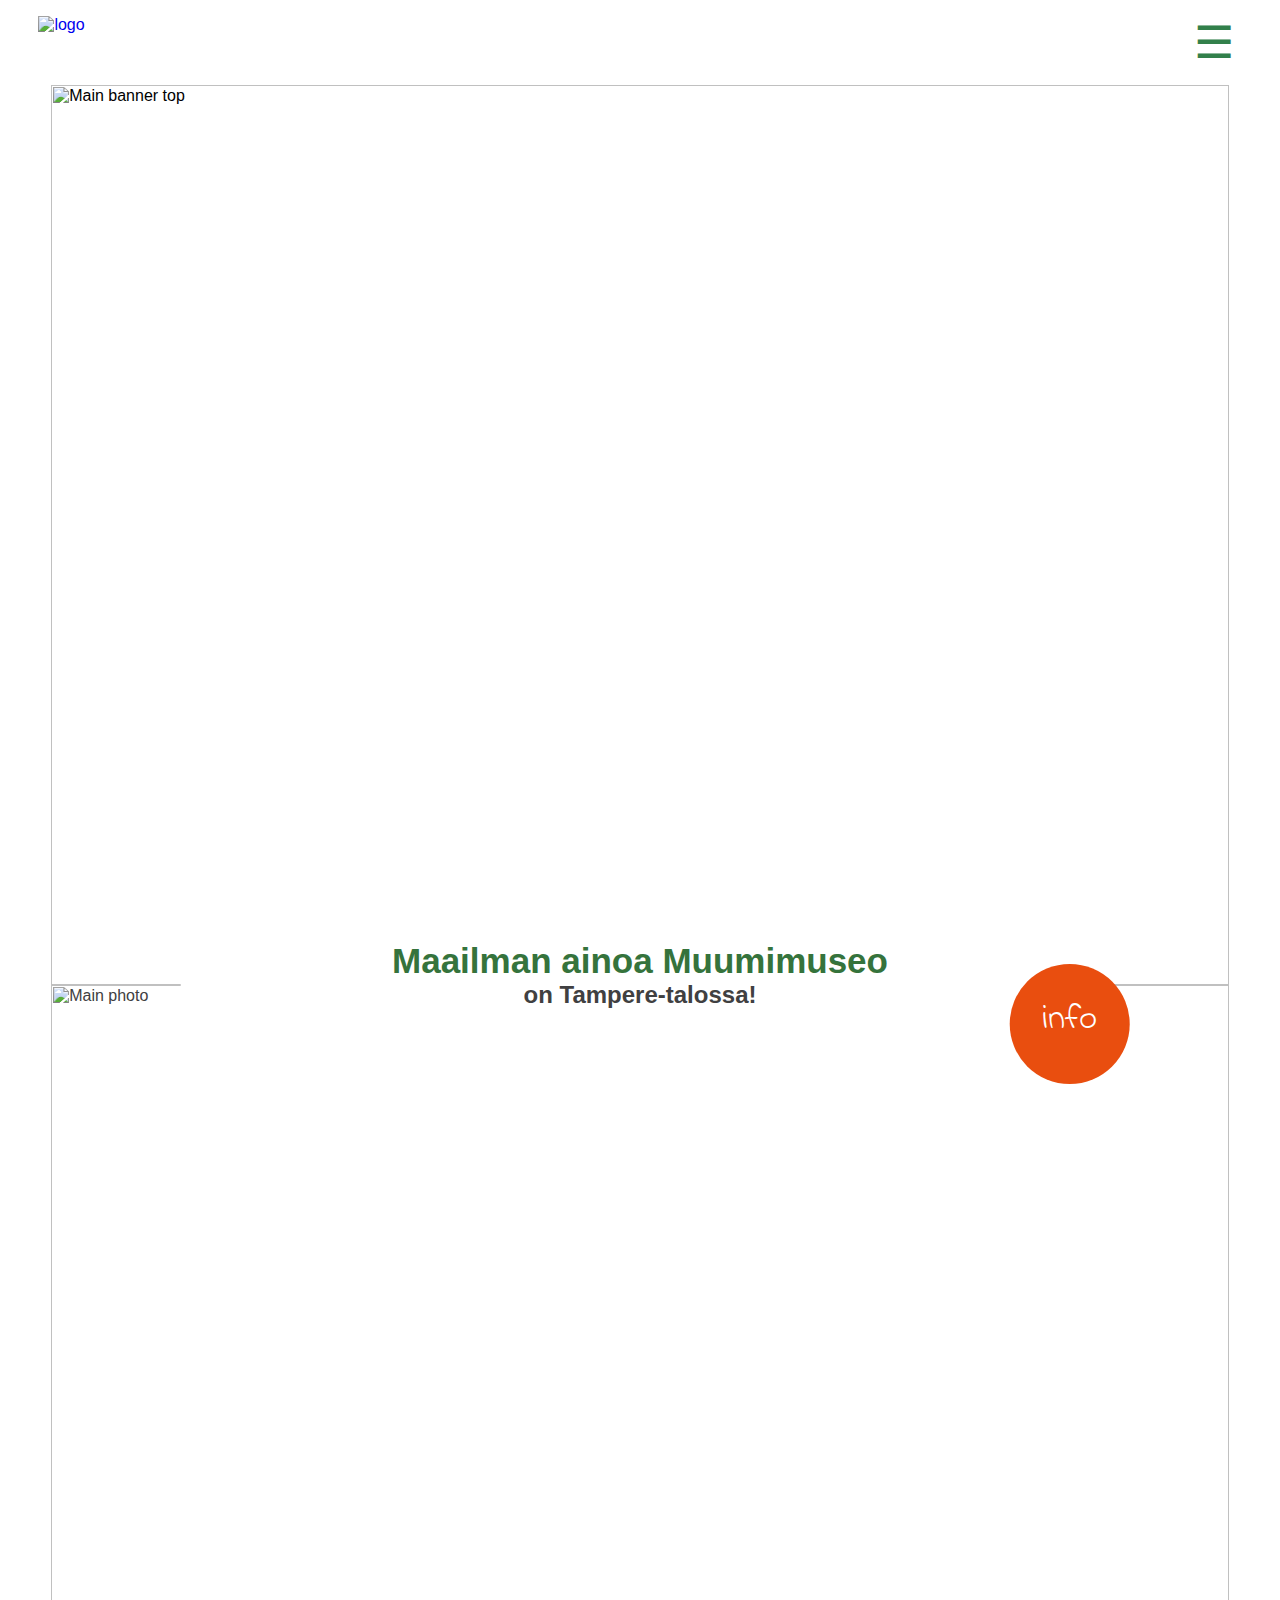
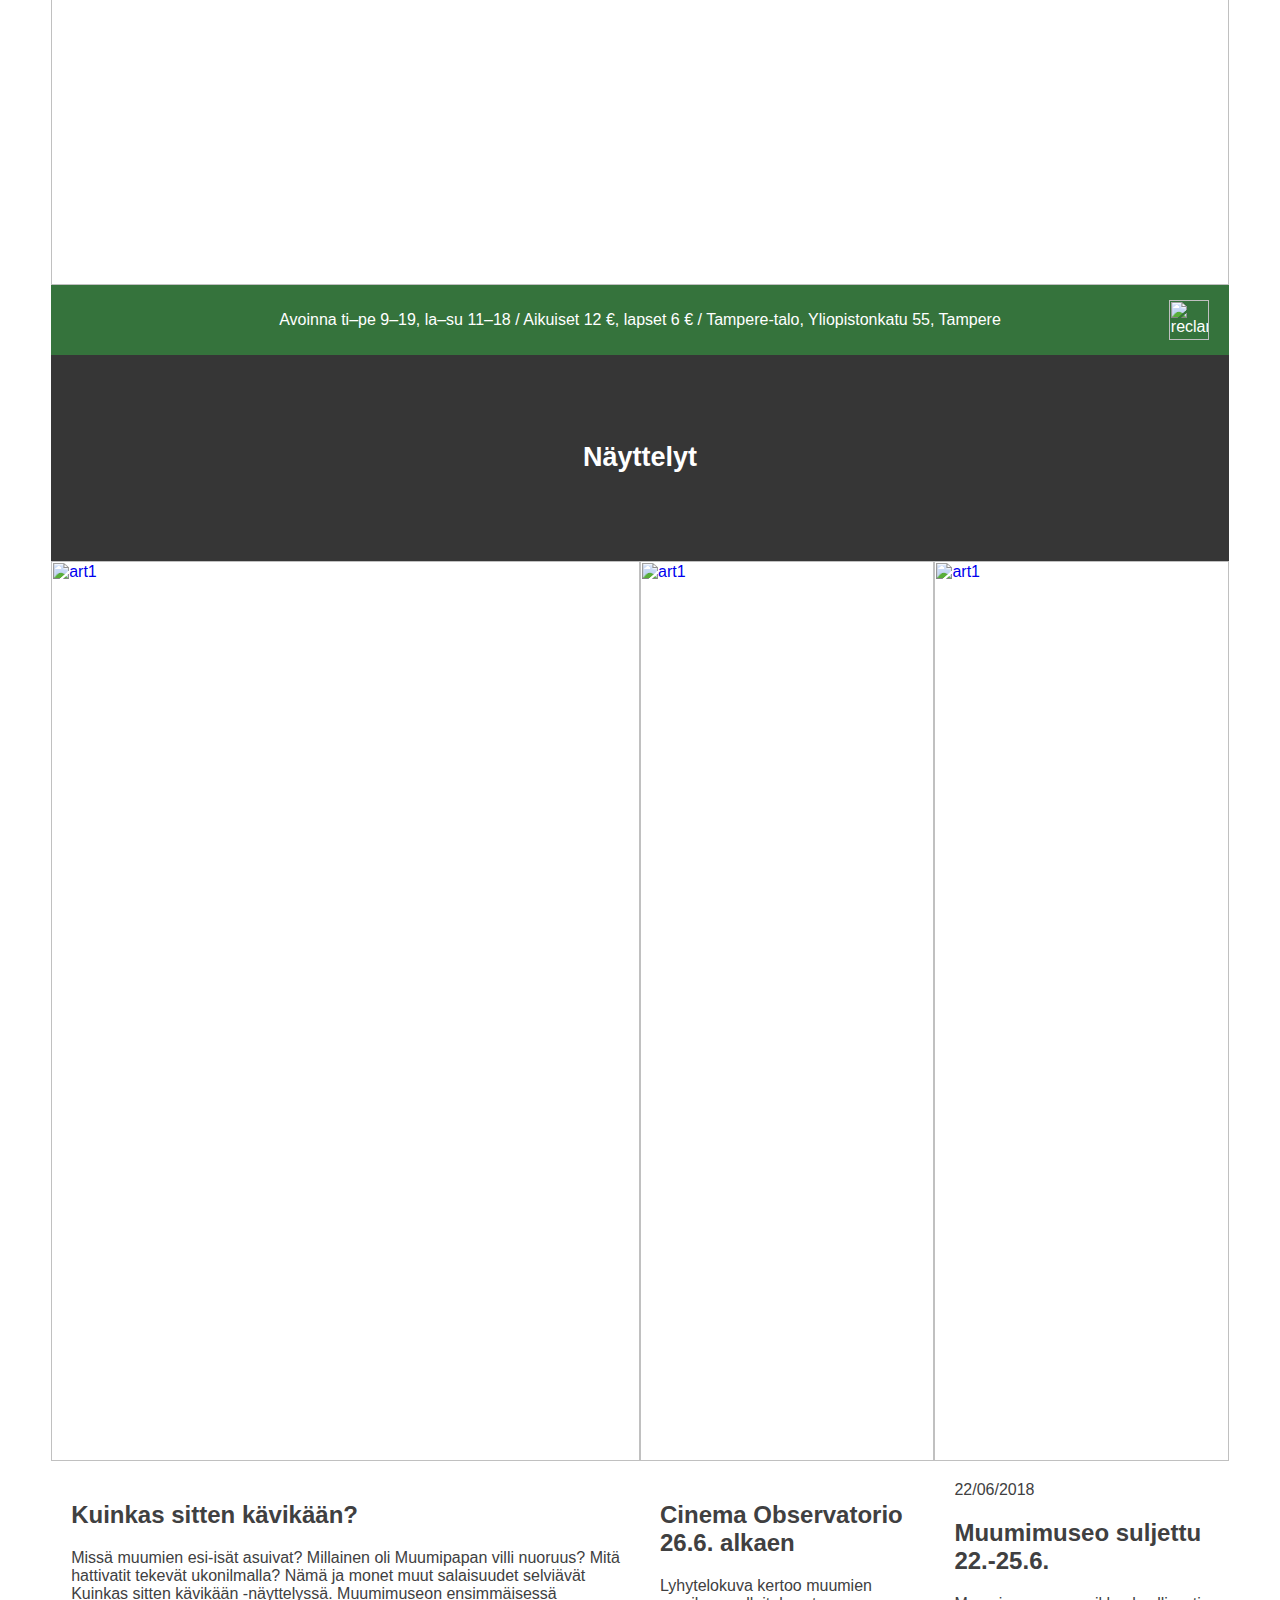
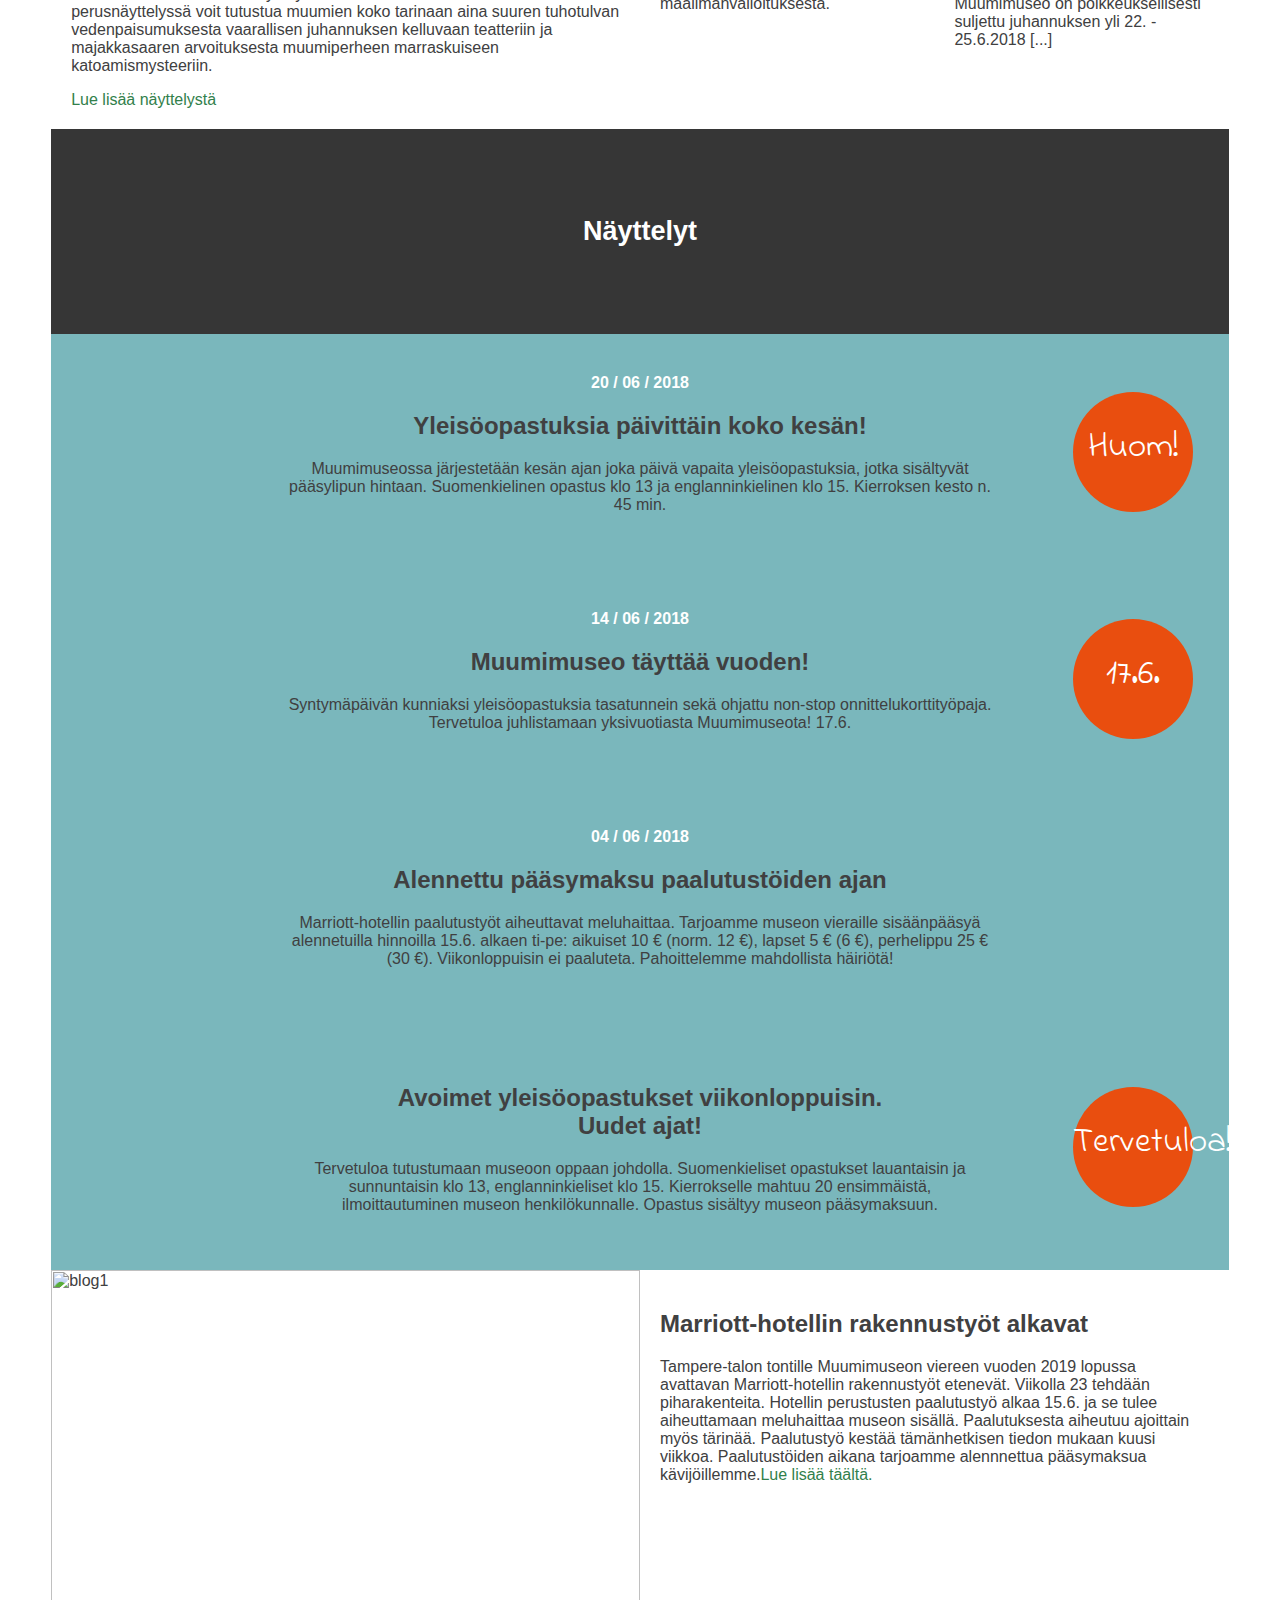
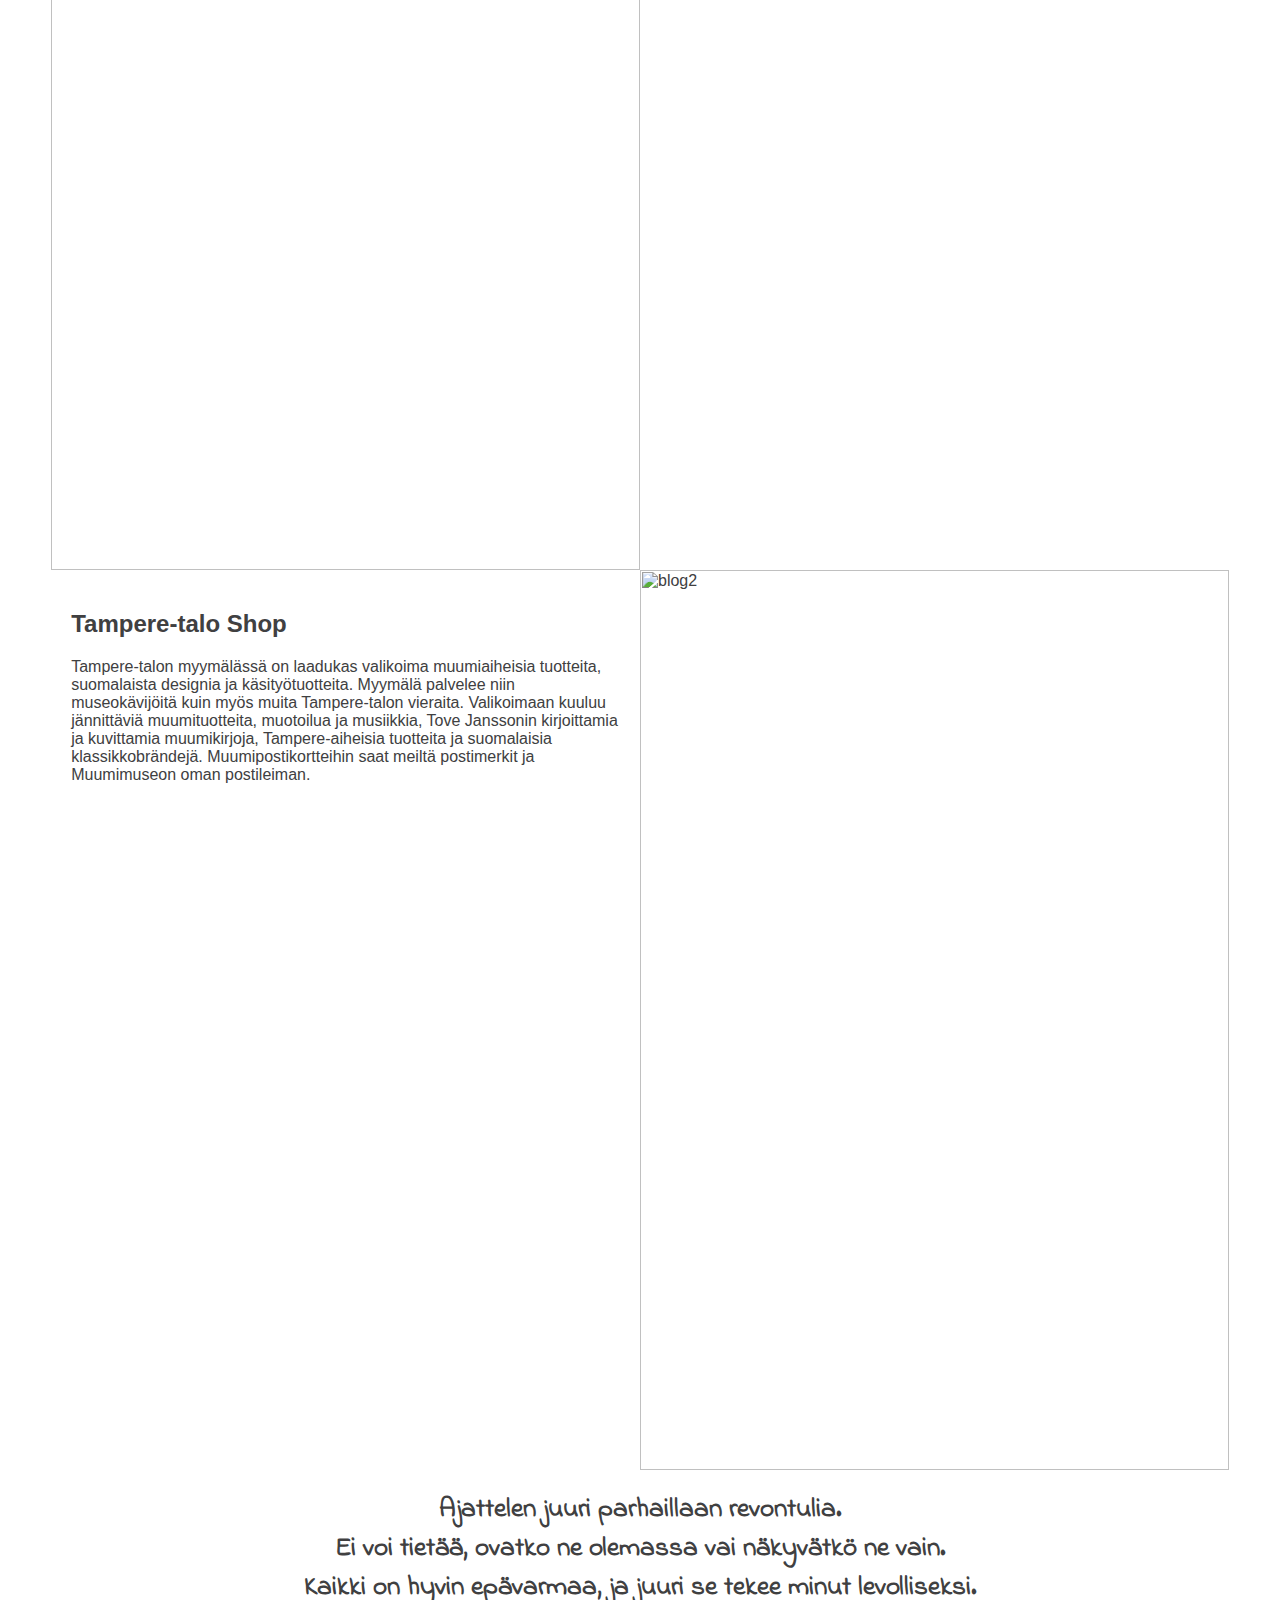
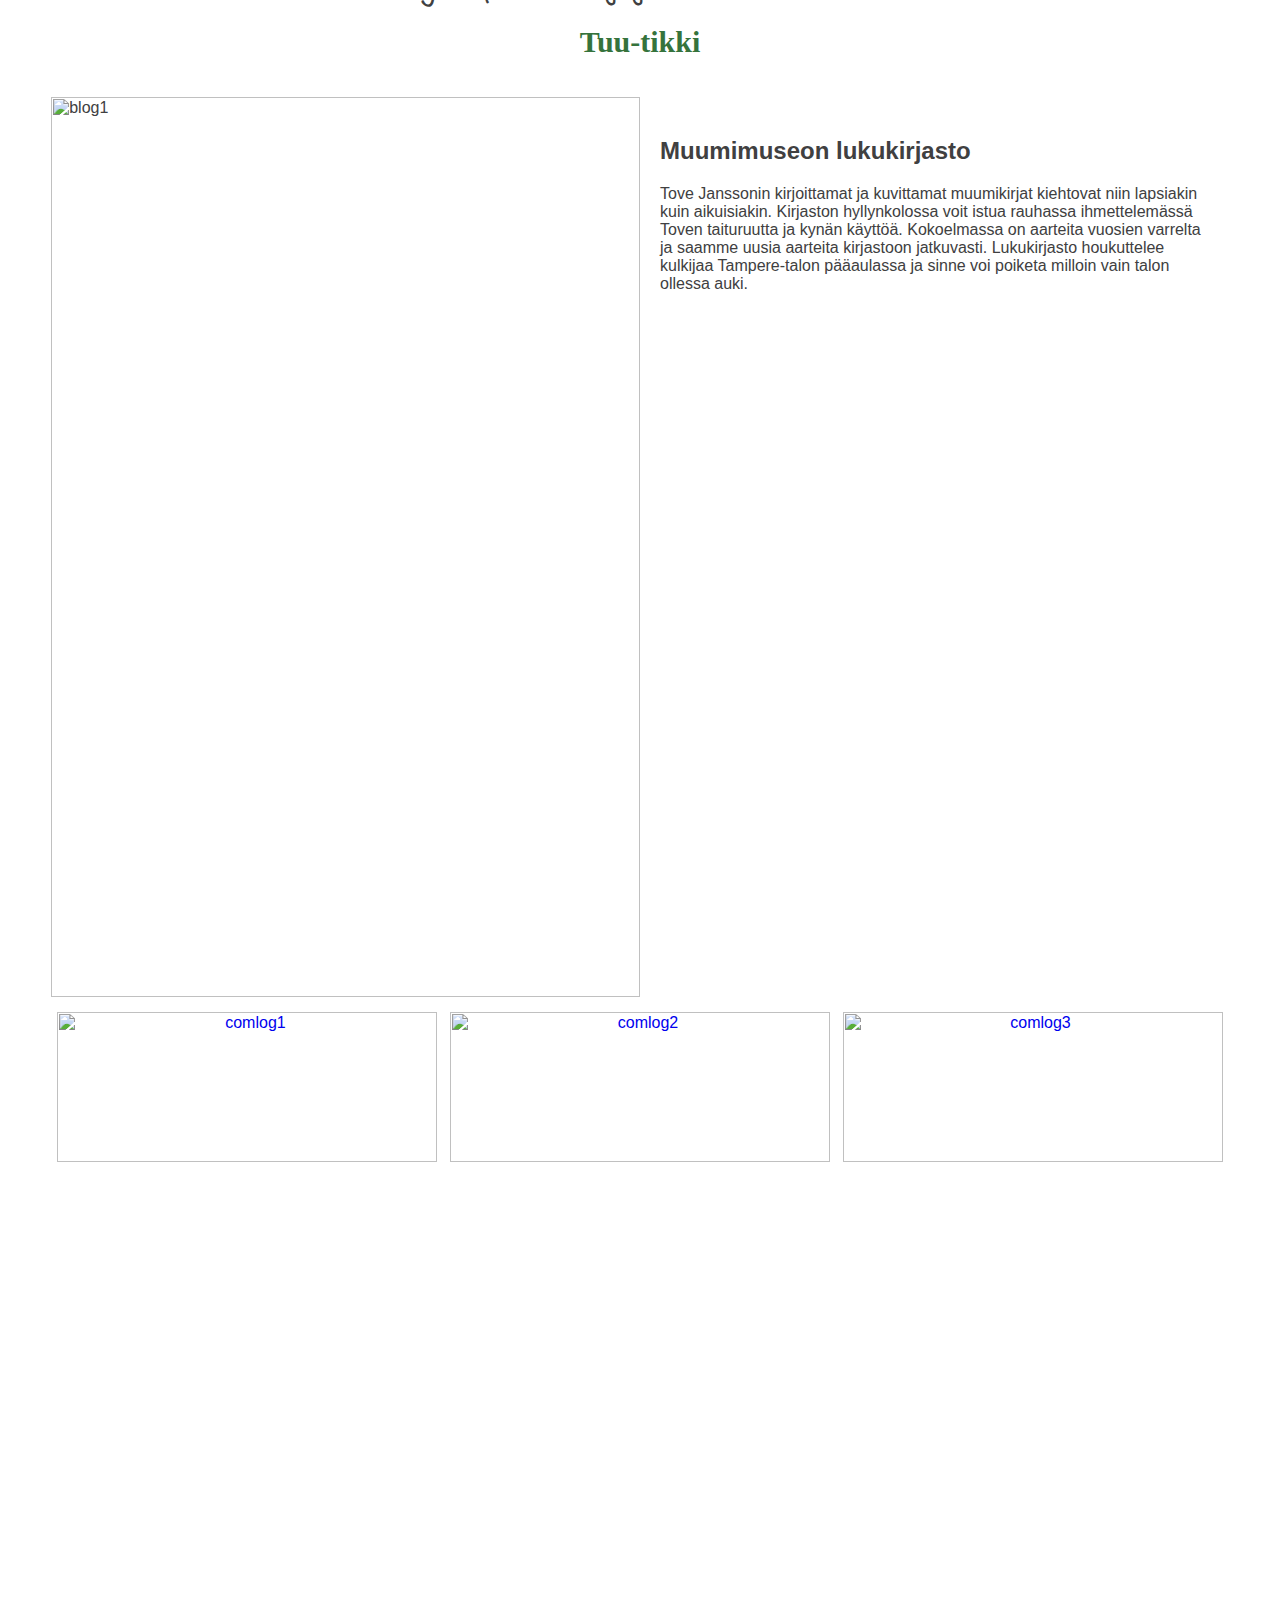
==== week3/index.html @ 7bb7ca09 "Add files via upload" ====
<!DOCTYPE>
<html>
<head>
<link href='https://fonts.googleapis.com/css?family=Indie+Flower' rel='stylesheet' type='text/css'>
<link href='https://fonts.googleapis.com/css?family=Abel' rel='stylesheet' type='text/css'>
<link href='https://fonts.googleapis.com/css?family=Alfa Slab One' rel='stylesheet'>
<link rel="stylesheet" href="style.css">
<link rel="stylesheet" href="https://cdnjs.cloudflare.com/ajax/libs/font-awesome/4.7.0/css/font-awesome.min.css">

<title>My website</title>
<meta charset="utf-8">
<meta name="viewport" content="width=device-width, initial-scale=1.0">
</head>

<body>
    <header>
      <div id="siteLogo">
        <a href="#">
          <img src="images/logo-muumimuseo-fi.png" alt="logo" />
        </a>
      </div>
      <nav>
        <ul>
          <li></li>
        </ul>
        <a href="#" class="icon">&#9776;</a>
      </nav>
    </header>


    <main>
    <section id="mainBannerTop">
      <img src="images/m-131-web-v-1024x295.jpg" alt="Main banner top" />
    </section>
    <section id="mainBannerbottom">
      <div class="frontText">
        <h1>Maailman ainoa Muumimuseo</h1>
        <h2>on Tampere-talossa!</h2>
        <a href="#">
          <div class="circleOrange">info</div>
        </a>
      </div>
      <div class="mainPic">
        <img src="images/mv2.jpg" alt="Main photo" />
      </div>
      <!-- #######-->
      <div class="reclame">
        <p>Avoinna ti–pe 9–19, la–su 11–18 / Aikuiset 12 €, lapset 6 € / Tampere-talo, Yliopistonkatu 55, Tampere</p>
        <img src="images/museokortti_ikoni.jpg" alt="reclame" style="width: 40px; height: 40px;" />
      </div>
      <!---->
      <div class="eyesReclame">
        <div class="eyesRecCont"><a href="#"><h2>Näyttelyt</h2></a></div>
      </div>
      <!--####-->
      <!-- floats items -->
      <div class="articlesContainer">

        <div class="articleItem">
          <a href="#"><img src="images/m-155-web-v_285px.jpg" alt="art1" /></a>
          <div style="padding: 20px;">
          <h2>Kuinkas sitten kävikään?</h2>
          <p>Missä muumien esi-isät asuivat? Millainen oli Muumipapan villi nuoruus? 
            Mitä hattivatit tekevät ukonilmalla? Nämä ja monet muut salaisuudet selviävät Kuinkas sitten kävikään -näyttelyssä.

              Muumimuseon ensimmäisessä perusnäyttelyssä voit tutustua muumien koko tarinaan aina suuren tuhotulvan vedenpaisumuksesta 
              vaarallisen juhannuksen kelluvaan teatteriin ja majakkasaaren arvoituksesta muumiperheen marraskuiseen katoamismysteeriin.</p>
              <a href="#" class="linkType">Lue lisää näyttelystä</a>
            </div>
        </div>


        <div class="articleItem">
            <a href="#"><img src="images/A7A5937-285px.jpg" alt="art1" /></a>
            <div style="padding: 20px;">
            <h2>Cinema Observatorio 26.6. alkaen</h2>
            <p>Lyhytelokuva kertoo muumien maailmanvalloituksesta.</p>
            </div>
        </div>


        <div class="articleItem">
            <a href="#"><img src="images/A7A5934-260x260.jpg" alt="art1" /></a>
            <div style="padding: 20px;">
              <span>22/06/2018</span>
              <h2>Muumimuseo suljettu 22.-25.6.</h2>
            <p>Muumimuseo on poikkeuksellisesti suljettu juhannuksen yli 22. - 25.6.2018 [...]</p>
            </div>
        </div>

      </div>
      <!---->
      <!---->
      <div class="eyesReclame">
        <div class="eyesRecCont"><a href="#"><h2>Näyttelyt</h2></a></div>
      </div>
      <!--####-->
      <div class="adsContainer">


        <div class="adItem">
          <a href="#">
            <span class="adDate">20 / 06 / 2018</span>
            <h2>Yleisöopastuksia päivittäin koko kesän!</h2>
            <p>Muumimuseossa järjestetään kesän ajan joka päivä vapaita yleisöopastuksia, jotka sisältyvät pääsylipun hintaan.
              Suomenkielinen opastus klo 13 ja englanninkielinen klo 15. Kierroksen kesto n. 45 min.
            </p>
          </a>
          <div class="circleOrange">Huom!</div>
        </div>



        <div class="adItem">
            <a href="#">
              <span class="adDate">14 / 06 / 2018</span>
              <h2>Muumimuseo täyttää vuoden!</h2>
              <p>Syntymäpäivän kunniaksi yleisöopastuksia tasatunnein sekä ohjattu non-stop onnittelukorttityöpaja. Tervetuloa juhlistamaan yksivuotiasta Muumimuseota!
                17.6.
              </p>
            </a>
            <div class="circleOrange">17.6.</div>
        </div>


        <div class="adItem">
            <a href="#">
              <span class="adDate">04 / 06 / 2018</span>
              <h2>Alennettu pääsymaksu paalutustöiden ajan</h2>
              <p>Marriott-hotellin paalutustyöt aiheuttavat meluhaittaa. Tarjoamme museon vieraille sisäänpääsyä
                   alennetuilla hinnoilla 15.6. alkaen ti-pe: aikuiset 10 € (norm. 12 €), lapset 5 € (6 €), perhelippu 25 € (30 €).
                   Viikonloppuisin ei paaluteta. Pahoittelemme mahdollista häiriötä!
              </p>
            </a>
        </div>


        <div class="adItem">
            <a href="#">
              <h2>Avoimet yleisöopastukset viikonloppuisin.<br/ >Uudet ajat!</h2>
              <p> Tervetuloa tutustumaan museoon oppaan johdolla. Suomenkieliset opastukset
                   lauantaisin ja sunnuntaisin klo 13, englanninkieliset klo 15.
                   Kierrokselle mahtuu 20 ensimmäistä, ilmoittautuminen museon henkilökunnalle. Opastus sisältyy museon pääsymaksuun.
              </p>
            </a>
            <div class="circleOrange">Tervetuloa!</div>
        </div>

      </div>
      <!--&&&&&&&-->
      <!---->
      <div class="blogLtr">
        <div class="ltrImg"><img src="images/Asemakaava-1024x655.png" class="ltrImg" alt="blog1" /></div>
        <div class="blogTxt">
          <h2>Marriott-hotellin rakennustyöt alkavat</h2>
          <p>Tampere-talon tontille Muumimuseon viereen vuoden 2019 lopussa avattavan Marriott-hotellin rakennustyöt etenevät. 
            Viikolla 23 tehdään piharakenteita. Hotellin perustusten paalutustyö alkaa 15.6. ja se tulee aiheuttamaan meluhaittaa museon 
            sisällä. Paalutuksesta aiheutuu ajoittain myös tärinää. Paalutustyö kestää tämänhetkisen tiedon mukaan kuusi viikkoa. 
            Paalutustöiden aikana tarjoamme alennnettua pääsymaksua kävijöillemme.<a href="#" class="linkType">Lue lisää täältä.</a></p>
        </div>
      </div>


      <div class="blogRtl">
          <div class="blogTxt">
            <h2>Tampere-talo Shop</h2>
            <p>Tampere-talon myymälässä on laadukas valikoima muumiaiheisia tuotteita, 
              suomalaista designia ja käsityötuotteita. Myymälä palvelee niin museokävijöitä kuin myös muita Tampere-talon vieraita. 
              Valikoimaan kuuluu jännittäviä muumituotteita, muotoilua ja musiikkia, Tove Janssonin kirjoittamia ja kuvittamia muumikirjoja, 
              Tampere-aiheisia tuotteita ja suomalaisia klassikkobrändejä. Muumipostikortteihin saat meiltä postimerkit ja 
              Muumimuseon oman postileiman.</p>
          </div>
          <div class="rtlImg"><img src="images/Kuvagalleria-5.jpg" alt="blog2" /></div>
      </div>

      <div class="niceTxtAd">
          <p>Ajattelen juuri parhaillaan revontulia.</p>
          <p>Ei voi tietää, ovatko ne olemassa vai näkyvätkö ne vain.</p>
          <p>Kaikki on hyvin epävarmaa, ja juuri se tekee minut levolliseksi.</p>
          <span>Tuu-tikki</span>
      </div>


      <div class="blogLtr">
        <div class="ltrImg"><img src="images/Lukikirjasto-1.jpg" alt="blog1" /></div>
          <div class="blogTxt">
            <h2>Muumimuseon lukukirjasto</h2>
            <p>Tove Janssonin kirjoittamat ja kuvittamat muumikirjat kiehtovat niin lapsiakin kuin aikuisiakin. 
              Kirjaston hyllynkolossa voit istua rauhassa ihmettelemässä Toven taituruutta ja kynän käyttöä. 
              Kokoelmassa on aarteita vuosien varrelta ja saamme uusia aarteita kirjastoon jatkuvasti. 
              Lukukirjasto houkuttelee kulkijaa Tampere-talon pääaulassa ja sinne voi poiketa milloin vain talon ollessa auki.</p>
          </div>
      </div>
      <!---->
      <!-- 888888888888888 --><!-- 888888888888888 -->
      <!-- 888888888888888 --><!-- 888888888888888 -->
      <section id="companiesLogos" style="text-align: center;">
        <div class="comLogo"><a href="#"><img src="images/footer-logo-tampere-talo.png" alt="comlog1" /></a></div>
        <div class="comLogo"><a href="#"><img src="images/footer-logo-muumimuseo.png" alt="comlog2" /></a></div>
        <div class="comLogo"><a href="#"><img src="images/footer-logo-tampere-filharmonia.png" alt="comlog3" /></a></div>
      </section>
      <!-- 888888888888888 --><!-- 888888888888888 -->
      <!-- 888888888888888 --><!-- 888888888888888 -->
    </section>


  </main>
  <footer>
    <section>
      <ul>
        <h3 style="font-size: 1.4em;">Muumimuseo</h3>
        <li>Tampere-talo</li>
        <li>Yliopistonkatu 55</li>
        <li>33100 Tampere</li>
        <li>(03) 243 4111</li>
        <li class="fooBtn"><a href="#">Ota yhteyttä</a></li>
        <li class="fooBtn"><a href="#">Palaute</a></li>
      </ul>
    </section>


    <section>
        <ul>
          <h3 style="font-size: 1.4em;"><a href="#">Näyttelyt</a></h3>
          <li><a href="#">Kuinkas sitten kävikään?</a></li>
          <li><a href="#">Tove Jansson ja muumit</a></li>
          <li><a href="#">Työpaja Ateljee</a></li>
          <li><a href="#">Lukukirjasto</a></li>
        </ul>
    </section>


    <section>
      <ul>
        <h3 style="font-size: 1.4em;"><a href="#">Vierailu</a></h3>
        <li><a href="#">INFO</a></li>
        <li><a href="#">Opastukset</a></li>
        <li><a href="#">Ryhmille</a></li>
        <li><a href="#">Kouluille</a></li>
        <li><a href="#">Juhlat Muumimuseossa</a></li>
        <li><a href="#">Tapahtumakalenteri</a></li>
        <li><a href="#">Lukukirjasto</a></li>
        <li><a href="#">Ravintolat</a></li>
        <li><a href="#">Myymälä</a></li>
      </ul>
    </section>


    <section>
      <ul>
        <h3 style="font-size: 1.4em;"><a href="#">Museosta</a></h3>
        <li><a href="#">Tove Jansson</a></li>
        <li><a href="#">Kokoelma</a></li>
        <li><a href="#">Tietosuoja</a></li>
      </ul>
    </section>


    <section>
      <ul>
        <h3 style="font-size: 1.4em;"><a href="#">Yhteystiedot</a></h3>
        <li><a href="#">Henkilökunta</a></li>
        <li><a href="#">Medialle</a></li>
        <li><a href="#">Linkkejä</a></li>
      </ul>
    </section>


    <section>
      <ul>
        <h3 style="font-size: 1.4em;"><a href="#">Tampere-talo</a></h3>
        <li></li>
      </ul>
    </section>
  </footer>
</body>
</html>
---- week3/style.css ----
@import url(https://fonts.googleapis.com/css?family=Indie+Flower);
@import url(https://fonts.googleapis.com/css?family=Abel);
* {
    box-sizing: border-box;
}

body {
	font-family: "Trebuchet MS", "Lucida Grande", "Lucida Sans Unicode", "Lucida Sans", Tahoma, sans-serif;
	margin: 0 auto;
	padding: 0;
	/*background: url(images/bg-header-muumimuseo.png) top right no-repeat;*/
}
a {
	text-decoration: none;
}
main {
	margin: 0 3%;
}
header {
	margin: 16px 3%;
	overflow: hidden;
}
header::after {
	content: '';
	display: table;
	clear: both;
}
#siteLogo {
	float: left;
}
#siteLogo img {
	display: block;
	margin: auto;
	max-width: 200px;
	height: auto;
}
nav {
	float: right;
}
nav ul {
	margin: auto;
	padding: 0;
	display: none;
}
nav ul li {
	list-style: none;
}
nav .icon {
	font-size: 45px;
}
a.icon {
	color: #32804b;
	padding: 8px;
}
/* ***************************************** */
#mainBannerTop img, #mainBannerBottom img {
	width: 100%;
	height: auto;
}
#mainBannerBottom {
	color: #404041;
	position: relative;
}
a.linkType {
	display: inline_block;
	color: #32804B;
}
.frontText {
	text-align: center;
	padding: 10px 15px;
	position: relative;
	margin: 0 auto;
	max-width: 100%;
	float: none;
}
.frontText a {
	display: block;
	width: 121px;
	margin: 10px auto;
}
.frontText h1, .frontText h2 {
	/*font-family: 'bodoni_egyptian_probold';*/
	font-family: 'Segoe UI', Tahoma, Geneva, Verdana, sans-serif;
}
.frontText h1 {
	font-size: 35px;
	color: #35733c;
	width: 100%;
	margin-bottom: 0;
}
.frontText h2 {
	margin-top: 0;
}
.circleOrange {
	font-family: 'Indie Flower', cursive;
	background: #e94e0f;
	color: #fff;
    -webkit-border-radius: 50%;
    border-radius: 50%;
    text-align: center;
    width: 120px;
    height: 120px;
    padding-top: 30px;
	font-size: 35px;
	display: block;
	margin: 0 auto;
}
/* ******************************************** */
/* ******************************************** */
.reclame {
	background-color: #35733c;
	padding: 10px;
	text-align: center;
	color: #fff;
	margin: 0;
}
/* ******************************************** */
.eyesReclame {
	background-color: #363636;
	text-align: center;
	margin: 0;
	padding: 5px;
}
.eyesReclame a {
	color: #fff;
	font-size: 18px;
}
.eyesRecCont {
	padding: 60px 0;
}
/* ******************************************* */
.articleContainer {
	margin-top: 0;
}
/* ************************************************ */
.adsContainer {
	background-color: #7ab7bc;
}
.adsContainer::after {
	content: '';
	display: table;
	clear: both;
}
.adItem {
	padding: 40px 3px;
	text-align: center;
	position: relative;
}
.adItem a {
	color: #404041;
	display: block;
}
.adItem span {
	color: #fff;
	font-weight: bold;
}
/* ********************************* *************** */
.blogLtr img, .blogRtl img {
	width: 100%;
	height: auto;
}
.blogTxt {
	padding: 20px;
}
.niceTxtAd {
	text-align: center;
	font-family: 'Indie Flower', cursive;
	font-weight: bold;
	padding: 20px 5px;
}
.niceTxtAd p {
	margin: 0;
	font-size: 1em;
}
.niceTxtAd span {
	font-family: 'Times New Roman', Times, serif;
	color: #35733c;
	font-size: 30px;
	line-height: 70px;
}
/* 888888888888888888888888888888888888888888888888888888888888888888 */
.comLogo img {
	width: 100%;
	height: auto;
	max-width: 380px;
	max-height: 150px;
	display: block;
	margin: 15px auto;
}
/* 888888888888888888888888888888888888888888888888888888888888888 */
footer {
	background: url(images/bg-footer-navi.jpg) no-repeat;
	background-size: cover;
	font-family: 'Abel', sans-serif;
	
	color: #fff;
	padding: 3%;
	overflow: auto;
}
footer a {
	color: #fff;
	display: inline_block;
}
footer a:hover {
	text-decoration: underline;
}
footer ul {
	margin: 0;
}
footer ul li {
	list-style: none;
	font-size: 1.2em;
}
footer section {
	margin-bottom: 20px;
}
.fooBtn {
	width: 140px;
	border: 1px solid white;
	text-align: center;
	margin-top: 20px;
	margin-bottom: 10px;
	padding-top: 5px;
	padding-bottom: 5px;
}
.fooBtn a {
	display: block;
}
/* ************************ 7777777777777777777777777777777777 ************* */
@media only screen and (min-width:460px) {
	.eyesRecCont {
		background-image: url(images/silmat-oikea.gif), url(images/silmat-vasen.gif);
    	background-position: right top, left bottom;
		background-repeat: no-repeat, no-repeat;
	}
	footer {
		display: flex;
		flex-wrap: wrap;
	}
	footer section {
		width: 50%;
	}
}
/* ************************************* */
@media only screen and (min-width:650px) {
	.frontText .circleOrange {
		position: absolute;
		right: 0;
		bottom: 0;
	}
	.frontText h1 {
		width: 50%;
		margin: 0 auto;
	}
}
/* ********************************************** */
@media only screen and (min-width:768px) {
	footer section {
		width: calc(100% / 3);
	}
	.articleItem {
		float: left;
		width: 25%;
	}
	.articleItem:first-child {
		width: 50%;
	}
	.articlesContainer {
		overflow: auto;
	}
	.niceTxtAd p {
		font-size: 1.7em;
	}
	main {
		margin: 0 8%;
	}
}
/* ***************************************************** */
@media only screen and (min-width:992px) {
	.frontText {
		position: absolute;
		/*left: 0;
		top: -26px;*/
		top: 0px;
    	left: 50%;
    	transform: translate(-50%, -50%);
		width: 78%;
		z-index: 1000;
		padding: 25px 80px;
		background-color: #fff;
	}
	.frontText .circleOrange {
		position: absolute;
		right: -30px;
		bottom: -30px;
	}
	.frontText h1 {
		width: 100%;
		margin: 0 auto;
	}
	.reclame {
		position: relative;
	}
	.reclame img {
		position: absolute;
		top: 50%;
    	right: 0;
    	transform: translate(-50%, -50%);
	}
	.adItem .circleOrange {
		position: absolute;
		right: 2%;
		top: 50%;
		transform: translate(-10%, -50%);
	}
	.adItem a {
		max-width: 60%;
		margin: 0 auto;
	}
	main {
		margin: 0 4%;
	}
	.blogLtr, .blogRtl, #companiesLogos {
		overflow: auto;
	}
	.ltrImg {
		width: 50%;
		float: left;
	}
	.blogLtr .blogTxt {
		width: 50%;
		float: right;
	}
	.rtlImg {
		width: 50%;
		float: right;
	}
	.blogRtl .blogTxt {
		width: 50%;
		float: left;
	}
	/* ************************ */
	.comLogo {
		float: left;
		width: calc(100% /3);
	}
	footer section {
		width: calc(100% / 6);
	}
}
/* 888888888888888888888888888888888888888888888 */
@media only screen and (min-width:1080px) {
	body {
		background: url(images/bg-header-muumimuseo.png) top right no-repeat;
	}
}
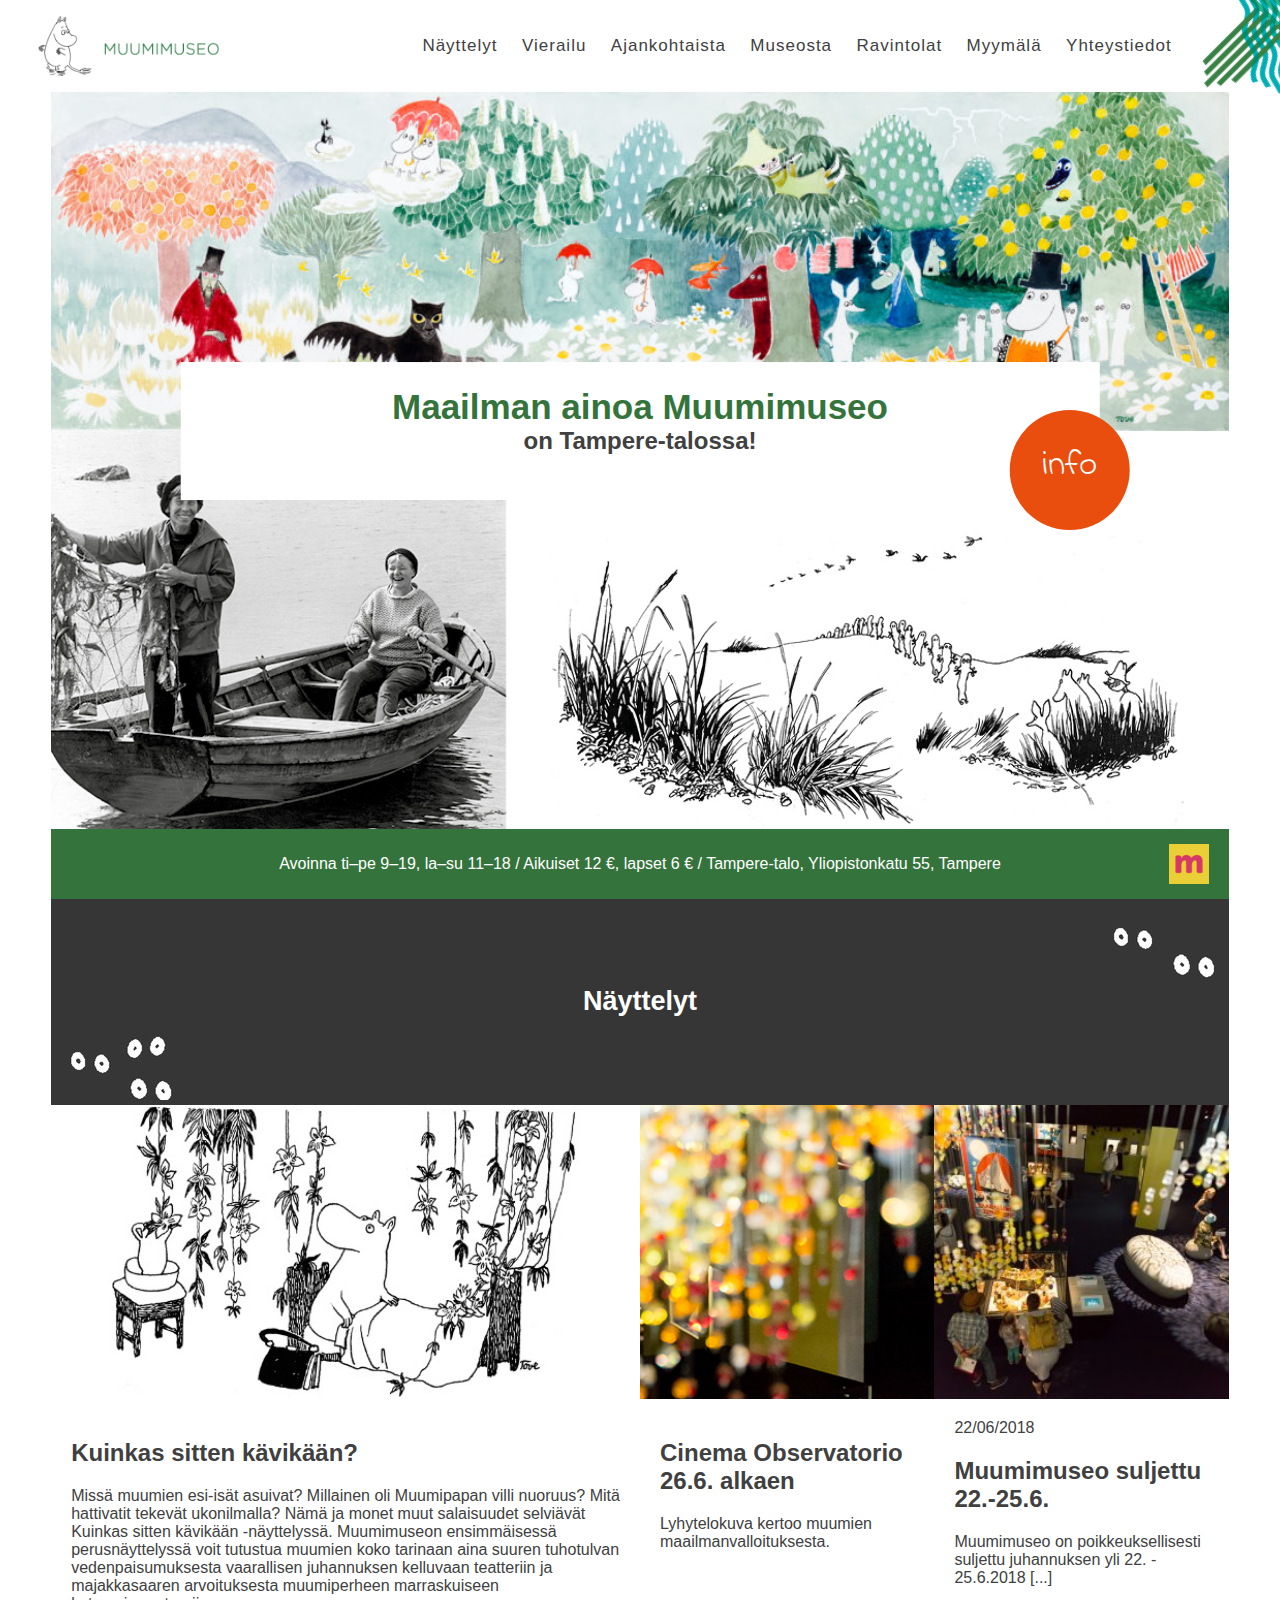
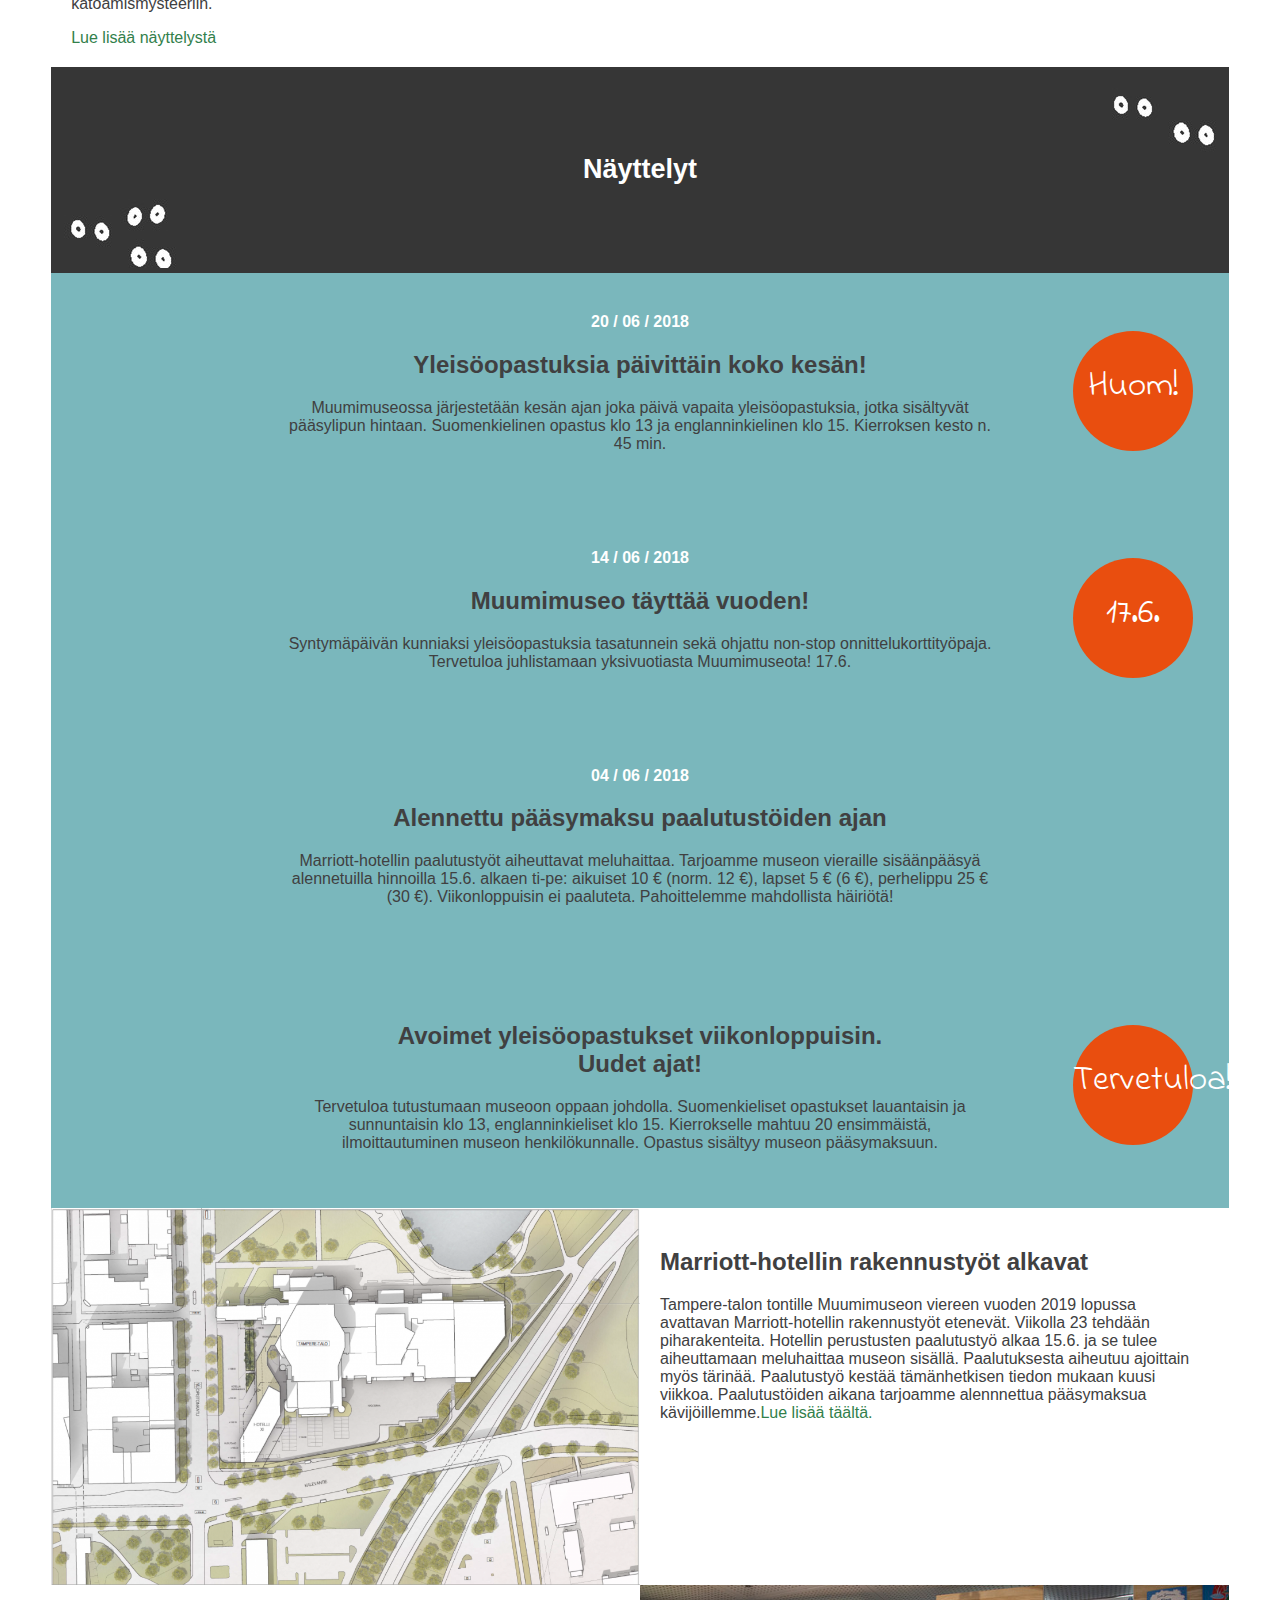
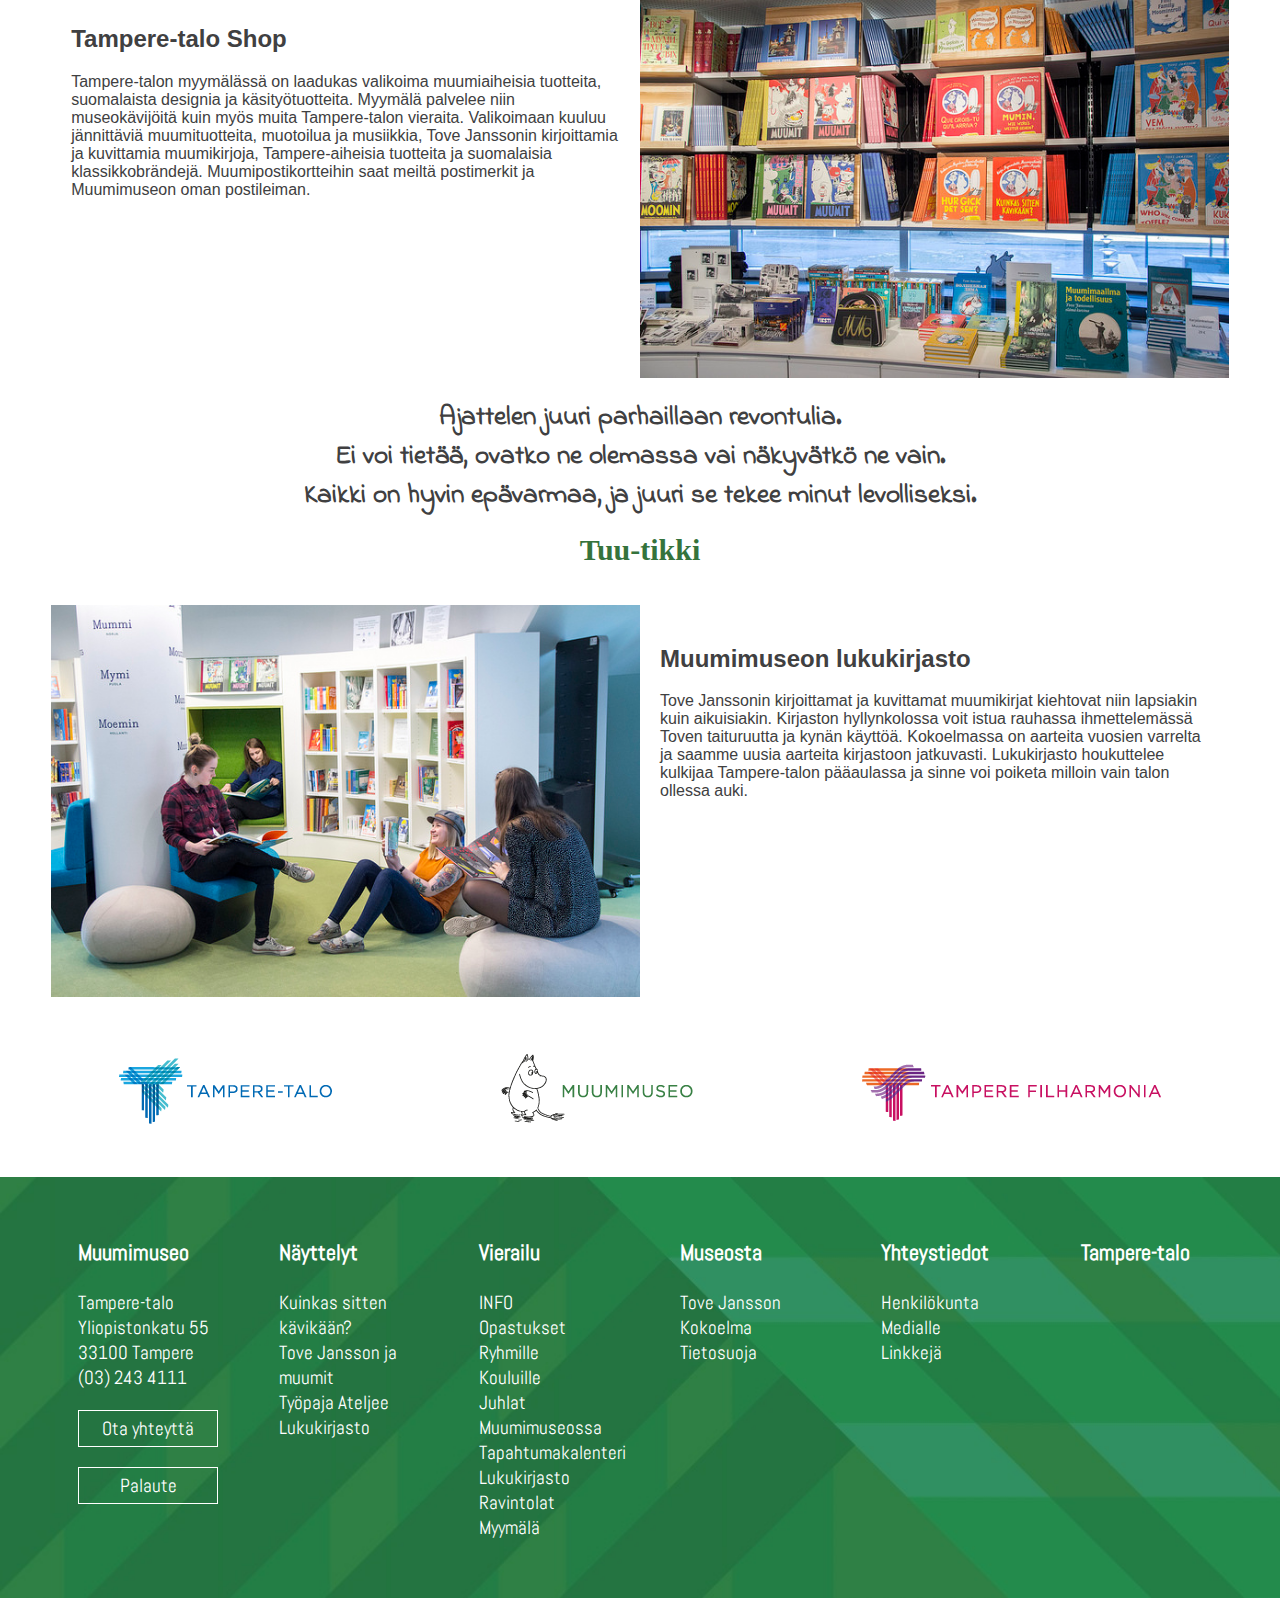
==== commit 69b637b3: "Update index.html" ====
--- a/week3/index.html
+++ b/week3/index.html
@@ -21,7 +21,13 @@
       </div>
       <nav>
         <ul>
-          <li></li>
+          <li><a href="#">Näyttelyt</a></li>
+          <li><a href="#">Vierailu</a></li>
+          <li><a href="#">Ajankohtaista</a></li>
+          <li><a href="#">Museosta</a></li>
+          <li><a href="#">Ravintolat</a></li>
+          <li><a href="#">Myymälä</a></li>
+          <li><a href="#">Yhteystiedot</a></li>
         </ul>
         <a href="#" class="icon">&#9776;</a>
       </nav>
@@ -274,4 +280,4 @@
     </section>
   </footer>
 </body>
-</html>+</html>
--- a/week3/style.css
+++ b/week3/style.css
@@ -354,3 +354,27 @@
 		background: url(images/bg-header-muumimuseo.png) top right no-repeat;
 	}
 }
+/* 888888888888888888888888888888888888888888888 */
+@media only screen and (min-width:1140px) {
+	nav ul {
+		display: block;
+		padding: 20px 60px 0 0;
+	}
+	nav .icon {
+		display: none;
+	}
+	nav ul li {
+		list-style: none;
+		display: inline;
+		margin: 10px;
+	}
+	nav ul li a {
+		display: inline_block;
+		color: #404041;
+		font-size: 17px;
+		letter-spacing: 1px;
+	}
+	nav ul li a:hover {
+		text-decoration: underline;
+	}
+}
